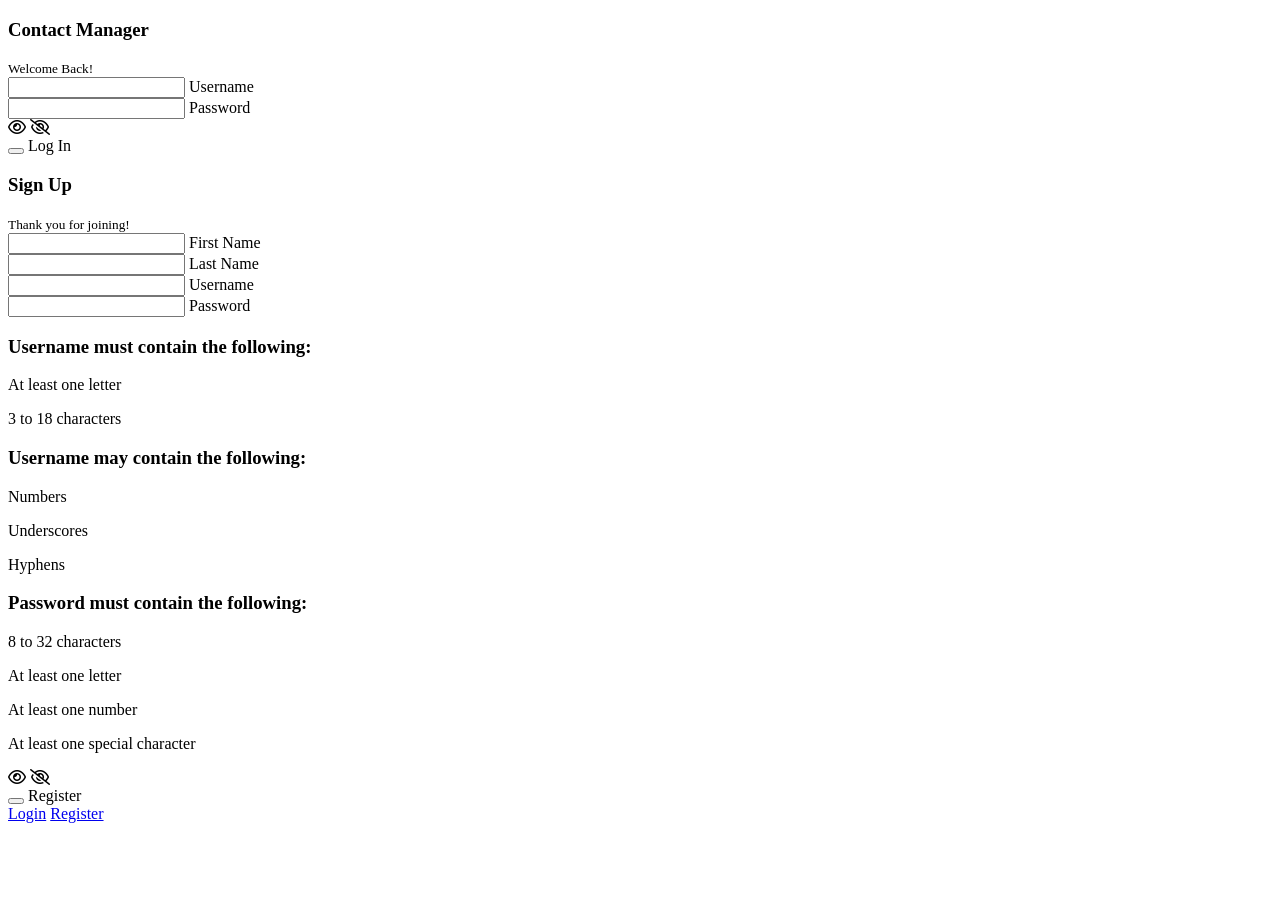
==== index.html @ 272d451f "Add files via upload" ====
<!DOCTYPE html>
	<html lang="en">
	</html>
	<head>
		<meta charset="UTF-8">
        <meta http-equiv="X-UA-Compatible" content="IE=edge"> 
        <meta name="viewport" content="width=device-width, initial-scale=1.0">

		<link href="css/styles.css" rel="stylesheet">	
		<link rel="stylesheet" href="https://cdnjs.cloudflare.com/ajax/libs/font-awesome/6.4.0/css/all.min.css">
		<title>Login | Marmoris</title>
	</head>
	
	<body>
		<main>
			<div class="containerDiv" aria-label="Main Container">
				<div class="boxDiv" id="box">
					<!-- Login Box -->
					<div class="formViewpoint">
						<div class="loginBox activePanel">
							<div id="boxHeader">
								<h3>Contact Manager</h3>
								<small>Welcome Back!</small>
							</div>
							<div id="groupDiv">
								<div class="inputDiv">
									<input type="text" class="inputField" id="loginName" required/>
									<label for="loginName">Username</label>
								</div>
								<div class="inputDiv">
									<input type="password" class="inputField" id="loginPassword" autocomplete="off" required/>
									<label for="loginPassword">Password</label>
								</div>
								<div class="showPassword">
									<div id="eyeDiv">
										<div class="eyeBox" onclick="toggleLoginPassword();" aria-label="Show password" role="button">
											<i class ="fa-regular fa-eye" id="eye"></i>
											<i class ="fa-regular fa-eye-slash" id="eyeSlash"></i>
										</div>
									</div>
								</div>
								<div class="buttonDiv">
									<button type="button" id="loginButton" onclick="doLogin();"></button>
									<label for="loginButton">Log In</label>
									<span id="loginResult" class="errorMsg"></span>
								</div>
							</div>
						</div>
						<!-- Register Box-->
						<div class="registerBox inactivePanel">
							<div id="boxHeader">
								<h3>Sign Up</h3>
								<small>Thank you for joining!</small>
							</div>
							<div id="groupDiv">
								<div class="inputDiv">
									<input type="text" class="inputField" id="regFirst" autocomplete="off" required/>
									<label for="regFirstName">First Name</label>
								</div>
								<div class="inputDiv">
									<input type="text" class="inputField" id="regLast" autocomplete="off" required/>
									<label for="regLastName">Last Name</label>
								</div>
								<div class="inputDiv">
									<input 
									type="text" class="inputField" id="regUser" 
									autocomplete="off" required
									title="Must be between 3-18 characters and must contain at least one letter"/>
									<label for="regUser">Username</label>
								</div>
								<div class="inputDiv">
									<input type="password" class="inputField" id="regPassword" 
									autocomplete="off" required
									title="Must be between 8-32 characters and must contain at least one number and one special character"/>
									<label for="regPassword">Password</label>
								</div>
								<!--Check user/pass requirements before account creation-->
								<div id="userRequirements">
									<h3>Username must contain the following:</h3>
									<p id="userLetter" class="invalid">At least one letter</p>
									<p id="userLength" class="invalid">3 to 18 characters</p>
									<h3>Username may contain the following:</h3>
									<p id="userNumber" class="opt">Numbers</p>
									<p id="userUnderscore" class="opt">Underscores</p>
									<p id="userHyphen" class="opt">Hyphens</p>
								</div>
								<div id="passRequirements" class="hidden">
									<h3>Password must contain the following:</h3>
									<p id="passLength" class="invalid">8 to 32 characters</p>
									<p id="passLetter" class="invalid">At least one letter</p>
									<p id="passNumber" class="invalid">At least one number</p>
									<p id="passSpecial" class="invalid">At least one special character</p>
								</div>
								
								<div class="showPassword">
									<div id="eyeDiv">
										<div class="eyeBox" onclick="toggleRegPassword();" aria-label="Show password" role="button">
											<i class ="fa-regular fa-eye" id="eye-2"></i>
											<i class ="fa-regular fa-eye-slash" id="eyeSlash-2"></i>
										</div>
									</div>
								</div>
								<div class="buttonDiv">
									<!--<button type="button" id="registerButton" onclick="doRegister();"></button>-->
									<button type="button" id="registerButton" onclick="switchToLogin();"></button>
									<label for="registerButton">Register</label>
									<span id="registerResult"></span> 
								</div>
							</div>
						</div> 
					</div>
					<!--Switch between Login and Register Boxes -->
					<div id="switchBox" aria-label="Navigation">
						<a href="#" id="loginSwitch" onclick="switchToLogin()">Login</a>
						<a href="#" id="registerSwitch" onclick="switchToRegister()">Register</a>
						<div class="activateSwitch" id="switchButton"></div>
					</div>
				</div>
			</div>
		</main>
		<!-- JavaScript Files -->	
		<script type="text/javascript" src="js/md5.js"></script>
		<script type="text/javascript" src="js/code.js"></script>
		<script>
			
		</script>
	</body>
</html>
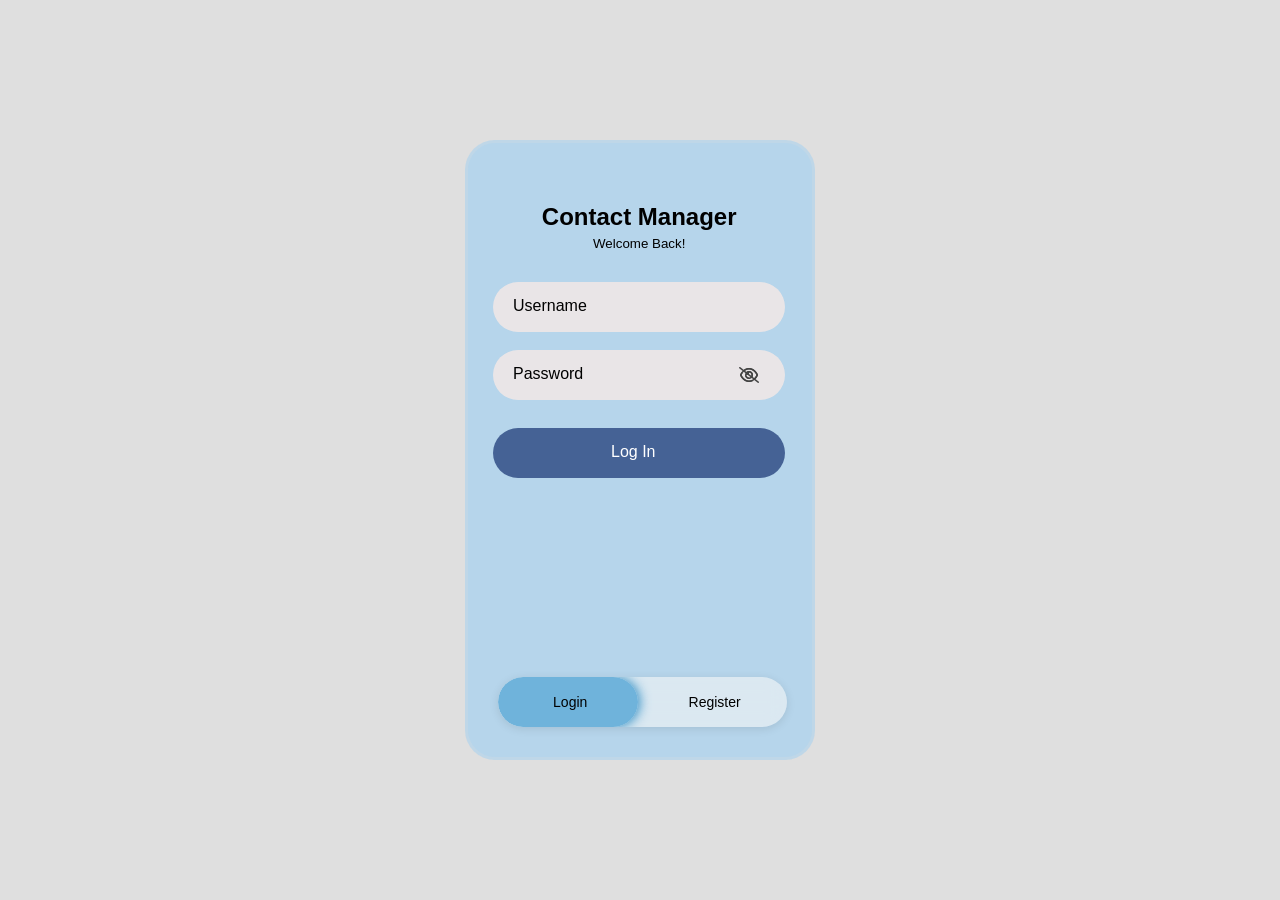
==== commit 61c5e771: "Proper button functionality, remove hardcode" ====
--- a/index.html
+++ b/index.html
@@ -15,9 +15,9 @@
 		<main>
 			<div class="containerDiv" aria-label="Main Container">
 				<div class="boxDiv" id="box">
-					<!-- Login Box -->
 					<div class="formViewpoint">
-						<div class="loginBox activePanel">
+						<!-- Login Box -->
+						<div class="loginBox">
 							<div id="boxHeader">
 								<h3>Contact Manager</h3>
 								<small>Welcome Back!</small>
@@ -47,7 +47,7 @@
 							</div>
 						</div>
 						<!-- Register Box-->
-						<div class="registerBox inactivePanel">
+						<div class="registerBox">
 							<div id="boxHeader">
 								<h3>Sign Up</h3>
 								<small>Thank you for joining!</small>
@@ -62,36 +62,13 @@
 									<label for="regLastName">Last Name</label>
 								</div>
 								<div class="inputDiv">
-									<input 
-									type="text" class="inputField" id="regUser" 
-									autocomplete="off" required
-									title="Must be between 3-18 characters and must contain at least one letter"/>
+									<input type="text" class="inputField" id="regUser" autocomplete="off" required>
 									<label for="regUser">Username</label>
 								</div>
 								<div class="inputDiv">
-									<input type="password" class="inputField" id="regPassword" 
-									autocomplete="off" required
-									title="Must be between 8-32 characters and must contain at least one number and one special character"/>
+									<input type="password" class="inputField" id="regPassword" autocomplete="off" required>
 									<label for="regPassword">Password</label>
 								</div>
-								<!--Check user/pass requirements before account creation-->
-								<div id="userRequirements">
-									<h3>Username must contain the following:</h3>
-									<p id="userLetter" class="invalid">At least one letter</p>
-									<p id="userLength" class="invalid">3 to 18 characters</p>
-									<h3>Username may contain the following:</h3>
-									<p id="userNumber" class="opt">Numbers</p>
-									<p id="userUnderscore" class="opt">Underscores</p>
-									<p id="userHyphen" class="opt">Hyphens</p>
-								</div>
-								<div id="passRequirements" class="hidden">
-									<h3>Password must contain the following:</h3>
-									<p id="passLength" class="invalid">8 to 32 characters</p>
-									<p id="passLetter" class="invalid">At least one letter</p>
-									<p id="passNumber" class="invalid">At least one number</p>
-									<p id="passSpecial" class="invalid">At least one special character</p>
-								</div>
-								
 								<div class="showPassword">
 									<div id="eyeDiv">
 										<div class="eyeBox" onclick="toggleRegPassword();" aria-label="Show password" role="button">
@@ -101,10 +78,9 @@
 									</div>
 								</div>
 								<div class="buttonDiv">
-									<!--<button type="button" id="registerButton" onclick="doRegister();"></button>-->
-									<button type="button" id="registerButton" onclick="switchToLogin();"></button>
+									<button type="button" id="registerButton" onclick="doRegister();"></button>
 									<label for="registerButton">Register</label>
-									<span id="registerResult"></span> 
+									<span id="registerResult" class="errorMsg"></span> 
 								</div>
 							</div>
 						</div> 
@@ -121,8 +97,5 @@
 		<!-- JavaScript Files -->	
 		<script type="text/javascript" src="js/md5.js"></script>
 		<script type="text/javascript" src="js/code.js"></script>
-		<script>
-			
-		</script>
 	</body>
 </html>
--- a/css/styles.css
+++ b/css/styles.css
@@ -0,0 +1,252 @@
+@import url('https://fonts.googleapis.com/css2?family=Ubuntu:wght@300&display=swap');
+
+*
+{
+    margin: 0;
+    padding: 0;
+    box-sizing: border-box;
+    font-family: 'Poppins', sans-serif;
+}
+
+body 
+{
+    display: flex;
+    justify-content: center;
+    align-items: center;
+    min-height: 100vh;
+    background-color: #dfdfdf;
+    /*TODO: Find background image
+    background: url();
+    background-size: cover;
+    background-position: center;
+    background-repeat: no-repeat;
+    background-attachment: fixed;
+    */
+}
+
+.container 
+{
+    display:flex;
+    justify-content: center;
+    align-items: center;
+    min-height: 100vh;
+}
+
+.boxDiv
+{
+    display: flex;
+    flex-direction: column;
+    width: 350px;
+    min-height: 620px;
+    height: auto;
+    padding: 60px 20px 30px 20px;
+    background-color: rgb(182,213,235);
+    border-radius: 30px;
+    -webkit-backdrop-filter: blur(15px);
+    backdrop-filter: blur(15px);
+    border: 3px solid rgba(225, 220, 220, 0.2);
+    overflow: hidden;
+    transition: .6s;
+}
+
+.formViewport {
+    position: relative;
+    width: 100%;
+}
+
+.loginBox
+{
+    position: absolute;
+    width: 85%;
+    left: 25px;
+    transition: .5s ease-in-out;
+}
+
+.registerBox
+{
+    position: absolute;
+    width: 85%;
+    left: 450px;
+    transition: .5s ease-in-out;
+}
+
+#boxHeader
+{
+    text-align: center;
+    margin-bottom: 30px;
+
+}
+
+#boxHeader h3
+{
+    font-size: 24px;
+    font-weight: 600;
+    margin-bottom: 3px;
+}
+
+
+#groupDiv
+{
+    width: 100%;
+}
+
+.inputField 
+{
+    width: 100%;
+    height: 50px;
+    font-size: 15px;
+    color: #040404;
+    border-radius: 30px;
+    border: none;
+    padding: 7px 45px 0 25px;
+    outline: none;
+    background: rgba(239, 231, 231, 0.9);
+    backdrop-filter: blur(2px);
+    transition: transform 0.3s ease, box-shadow 0.3s ease;
+}
+
+.inputField:focus 
+{
+    transform: scale(1.05);
+    box-shadow: 0 0 0 3px rgba(102, 55, 138, 0.35);
+}
+
+.inputDiv label
+{
+    position: relative;
+    top: -35px;
+    left: 20px;
+    font-size: 16px;
+    transition: .3s ease-in-out;
+}
+
+.inputField:focus ~label, .inputField:valid ~label 
+{
+    top: -45px;
+    font-size: 10px;
+    color: #2849c1;
+    font-weight: 600;
+}
+
+#loginButton, #registerButton
+{
+    width: 100%;
+    height: 50px;
+    background: rgba(42,71,128,0.8);
+    border: none;
+    border-radius: 30px;
+    cursor: pointer;
+    transition: .3s;
+    color: transparent;
+    position: relative;
+    margin-top: 10px;
+}
+
+#loginButton label
+{
+    right: 100px
+}
+
+#loginButton:hover, #registerButton:hover
+{
+    background-color: rgba(42,71,128,0.9);
+    transform: scale(1.05, 1);
+}
+
+.buttonDiv label
+{
+    position: relative;
+    left: 118px;
+    bottom: 39px;
+    color: #fff;
+}
+
+.buttonDiv:hover label 
+{
+    cursor:pointer;
+}
+
+#eyeDiv 
+{
+    position: relative;
+    bottom: 43px;
+    left: 110px;
+    cursor: pointer;
+}
+
+
+.eyeBox
+{ 
+    display: flex;
+    justify-content: center;
+    align-items: center;
+}
+
+i
+{
+    position: absolute;
+    color: #444;
+    cursor: pointer;
+}
+
+#eye, #eye-2
+{
+    opacity: 1;
+}
+
+#eye-slash, #eye-slash-2
+{
+    opacity: 0;
+}
+
+#switchBox
+{
+    display: flex;
+    position: relative;
+    margin-top: auto;
+    left: 10px;
+    width: 95%;
+    height: 50px;
+    background: rgba(244, 246, 246, 0.6);
+    backdrop-filter: blur(10px);
+    border-radius: 30px;
+    cursor: pointer;
+    box-shadow: 0 2px 10px rgba(0, 0, 0, 0.1);
+    overflow: hidden;
+}
+
+#switchBox a
+{
+    display: flex;
+    justify-content: center;
+    align-items: center;
+    font-size: 14px;
+    font-weight: 500;
+    color: #000;
+    text-decoration: none;
+    width: 50%;
+    border-radius: 10px;
+    z-index: 10;
+}
+
+#switchButton
+{
+    position: absolute;
+    width: 140px;
+    height: 50px;
+    background-color: rgba(84,165,213,0.8);
+    border-radius: 30px;
+    box-shadow: 2px 0px 12px rgb(56,146,198);
+    transition: .3s ease-in-out;
+    font-family: 'Poppins';
+}
+
+.errorMsg
+{
+    display: block;
+    width: 100%;
+    text-align: center;
+    color: rgb(203, 55, 21);
+    font-family: 'Poppins';
+    margin-top: -10px;
+}
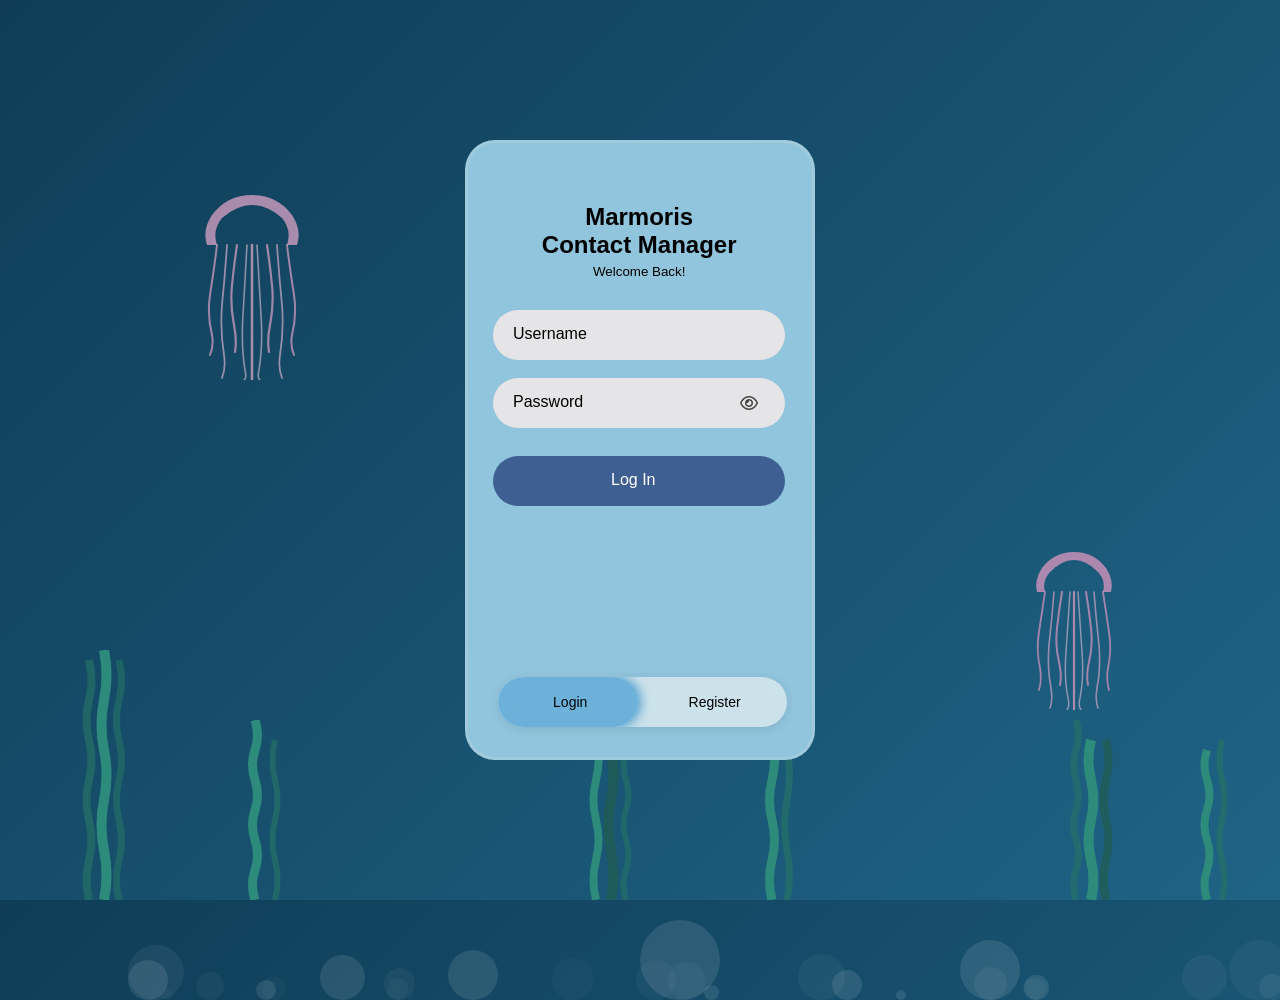
==== commit ca5a3afe: "New background and animation Fixed labels for accessibility Fixed hidden password icon Formatted cod" ====
--- a/index.html
+++ b/index.html
@@ -1,16 +1,40 @@
 <!DOCTYPE html>
-	<html lang="en">
-	</html>
+<html lang="en">
 	<head>
 		<meta charset="UTF-8">
         <meta http-equiv="X-UA-Compatible" content="IE=edge"> 
         <meta name="viewport" content="width=device-width, initial-scale=1.0">
 
 		<link href="css/styles.css" rel="stylesheet">	
+		<link href="css/animation.css" rel="stylesheet">
 		<link rel="stylesheet" href="https://cdnjs.cloudflare.com/ajax/libs/font-awesome/6.4.0/css/all.min.css">
 		<title>Login | Marmoris</title>
 	</head>
-	
+	<section id="loginPage" class="background">
+		<div class="bubbles">
+            <div class="bubble"></div>
+            <div class="bubble"></div>
+            <div class="bubble"></div>
+            <div class="bubble"></div>
+            <div class="bubble"></div>
+            <div class="bubble"></div>
+            <div class="bubble"></div>
+            <div class="bubble"></div>
+            <div class="bubble"></div>
+            <div class="bubble"></div>
+        </div>
+
+        <div class="light-rays"></div>
+        <div class="jellyfish jellyfish1"></div>
+        <div class="jellyfish jellyfish2"></div>
+
+        <div class="seaweed seaweed1"></div>
+		<div class="seaweed seaweed2"></div>
+		<div class="seaweed seaweed3"></div>
+		<div class="seaweed seaweed4"></div>
+		<div class="seaweed seaweed5"></div>
+		<div class="seaweed seaweed6"></div>
+	</section>
 	<body>
 		<main>
 			<div class="containerDiv" aria-label="Main Container">
@@ -19,7 +43,10 @@
 						<!-- Login Box -->
 						<div class="loginBox">
 							<div id="boxHeader">
-								<h3>Contact Manager</h3>
+								<h3>
+									Marmoris <br>
+									Contact Manager
+								</h3>
 								<small>Welcome Back!</small>
 							</div>
 							<div id="groupDiv">
@@ -55,11 +82,11 @@
 							<div id="groupDiv">
 								<div class="inputDiv">
 									<input type="text" class="inputField" id="regFirst" autocomplete="off" required/>
-									<label for="regFirstName">First Name</label>
+									<label for="regFirst">First Name</label>
 								</div>
 								<div class="inputDiv">
 									<input type="text" class="inputField" id="regLast" autocomplete="off" required/>
-									<label for="regLastName">Last Name</label>
+									<label for="regLast">Last Name</label>
 								</div>
 								<div class="inputDiv">
 									<input type="text" class="inputField" id="regUser" autocomplete="off" required>
@@ -97,5 +124,6 @@
 		<!-- JavaScript Files -->	
 		<script type="text/javascript" src="js/md5.js"></script>
 		<script type="text/javascript" src="js/code.js"></script>
+		<script type="text/javascript" src="js/animation.js"></script>
 	</body>
 </html>
--- a/css/styles.css
+++ b/css/styles.css
@@ -14,14 +14,10 @@
     justify-content: center;
     align-items: center;
     min-height: 100vh;
-    background-color: #dfdfdf;
-    /*TODO: Find background image
-    background: url();
-    background-size: cover;
-    background-position: center;
-    background-repeat: no-repeat;
-    background-attachment: fixed;
-    */
+    background-color: #0f3d57;
+    position: relative;
+    overflow: hidden;
+    background: linear-gradient(135deg, #0f3d57 0%, #1f6385 100%);
 }
 
 .container 
@@ -40,7 +36,7 @@
     min-height: 620px;
     height: auto;
     padding: 60px 20px 30px 20px;
-    background-color: rgb(182,213,235);
+    background-color: #91c5dd;
     border-radius: 30px;
     -webkit-backdrop-filter: blur(15px);
     backdrop-filter: blur(15px);
@@ -194,7 +190,7 @@
     opacity: 1;
 }
 
-#eye-slash, #eye-slash-2
+#eyeSlash, #eyeSlash-2
 {
     opacity: 0;
 }
@@ -250,3 +246,4 @@
     font-family: 'Poppins';
     margin-top: -10px;
 }
+
--- a/css/animation.css
+++ b/css/animation.css
@@ -0,0 +1,315 @@
+.background
+{
+    z-index: -1;
+}
+.bubbles
+{
+    position: absolute;
+    width: 100%;
+    height: 100%;
+    top: 0;
+    left: 0;
+    z-index: 1;
+}
+
+.bubble
+{
+    position: absolute;
+    bottom: -100px;
+    background: rgba(255, 255, 255, 0.1);
+    border-radius: 50%;
+    animation: rise 15s infinite ease-in;
+}
+
+.bubble:nth-child(1)
+{
+    width: 40px;
+    height: 40px;
+    left: 10%;
+    animation-duration: 8s;
+}
+
+.bubble:nth-child(2)
+{
+    width: 20px;
+    height: 20px;
+    left: 20%;
+    animation-duration: 5s;
+    animation-delay: 1s;
+}
+
+.bubble:nth-child(3)
+{
+    width: 50px;
+    height: 50px;
+    left: 35%;
+    animation-duration: 7s;
+    animation-delay: 2s;
+}
+
+.bubble:nth-child(4)
+{
+    width: 80px;
+    height: 80px;
+    left: 50%;
+    animation-duration: 11s;
+    animation-delay: 0s;
+}
+
+.bubble:nth-child(5)
+{
+    width: 15px;
+    height: 15px;
+    left: 55%;
+    animation-duration: 6s;
+    animation-delay: 1s;
+}
+
+.bubble:nth-child(6)
+{
+    width: 30px;
+    height: 30px;
+    left: 65%;
+    animation-duration: 8s;
+    animation-delay: 3s;
+}
+
+.bubble:nth-child(7)
+{
+    width: 60px;
+    height: 60px;
+    left: 75%;
+    animation-duration: 12s;
+    animation-delay: 2s;
+}
+
+.bubble:nth-child(8)
+{
+    width: 25px;
+    height: 25px;
+    left: 80%;
+    animation-duration: 6s;
+    animation-delay: 2s;
+}
+
+.bubble:nth-child(9)
+{
+    width: 10px;
+    height: 10px;
+    left: 70%;
+    animation-duration: 5s;
+    animation-delay: 1s;
+}
+
+.bubble:nth-child(10)
+{
+    width: 45px;
+    height: 45px;
+    left: 25%;
+    animation-duration: 10s;
+    animation-delay: 4s;
+}
+
+@keyframes rise
+{
+    0% 
+    {
+        bottom: -100px;
+        transform: translateX(0);
+    }
+    50% 
+    {
+        transform: translateX(100px);
+    }
+    100% 
+    {
+        bottom: 100vh;
+        transform: translateX(-200px);
+    }
+}
+
+.jellyfish 
+{
+    position: absolute;
+    z-index: 2;
+    opacity: 0.85;
+}
+
+.jellyfish1 
+{
+    width: 120px;
+    height: 200px;
+    top: 20%;
+    left: 15%;
+    background: url('data:image/svg+xml;utf8,<svg xmlns="http://www.w3.org/2000/svg" viewBox="0 0 120 200"><path d="M 60 15 Q 35 15 20 35 Q 10 50 15 65 L 25 65 Q 20 50 30 38 Q 45 25 60 25 Q 75 25 90 38 Q 100 50 95 65 L 105 65 Q 110 50 100 35 Q 85 15 60 15 Z" fill="%23ffb3d9" opacity="0.75"/><path d="M 25 65 Q 22 90 18 115 Q 15 135 20 155 Q 22 165 18 175" stroke="%23ffb3d9" stroke-width="2" fill="none" opacity="0.7" stroke-linecap="round"/><path d="M 35 65 Q 33 95 30 125 Q 28 150 32 175 Q 34 188 30 198" stroke="%23ffc8e3" stroke-width="1.8" fill="none" opacity="0.65" stroke-linecap="round"/><path d="M 45 65 Q 42 85 40 105 Q 38 125 42 145 Q 45 160 43 172" stroke="%23ffb3d9" stroke-width="2.2" fill="none" opacity="0.7" stroke-linecap="round"/><path d="M 55 65 Q 53 100 51 135 Q 49 165 53 190 Q 55 198 52 200" stroke="%23ffd9ec" stroke-width="1.6" fill="none" opacity="0.6" stroke-linecap="round"/><path d="M 60 65 Q 60 105 60 145 Q 60 175 60 200" stroke="%23ffb3d9" stroke-width="2.5" fill="none" opacity="0.75" stroke-linecap="round"/><path d="M 65 65 Q 67 100 69 135 Q 71 165 67 190 Q 65 198 68 200" stroke="%23ffd9ec" stroke-width="1.6" fill="none" opacity="0.6" stroke-linecap="round"/><path d="M 75 65 Q 78 85 80 105 Q 82 125 78 145 Q 75 160 77 172" stroke="%23ffb3d9" stroke-width="2.2" fill="none" opacity="0.7" stroke-linecap="round"/><path d="M 85 65 Q 87 95 90 125 Q 92 150 88 175 Q 86 188 90 198" stroke="%23ffc8e3" stroke-width="1.8" fill="none" opacity="0.65" stroke-linecap="round"/><path d="M 95 65 Q 98 90 102 115 Q 105 135 100 155 Q 98 165 102 175" stroke="%23ffb3d9" stroke-width="2" fill="none" opacity="0.7" stroke-linecap="round"/></svg>') no-repeat;
+    animation: drift1 18s infinite ease-in-out;
+}
+
+.jellyfish2 
+{
+    width: 100px;
+    height: 170px;
+    top: 60%;
+    left: 80%;
+    background: url('data:image/svg+xml;utf8,<svg xmlns="http://www.w3.org/2000/svg" viewBox="0 0 100 170"><path d="M 50 12 Q 30 12 18 28 Q 10 40 13 52 L 21 52 Q 18 42 25 33 Q 37 20 50 20 Q 63 20 75 33 Q 82 42 79 52 L 87 52 Q 90 40 82 28 Q 70 12 50 12 Z" fill="%23ffa3cc" opacity="0.75"/><path d="M 21 52 Q 18 72 15 92 Q 12 110 16 128 Q 18 140 15 150" stroke="%23ffa3cc" stroke-width="1.8" fill="none" opacity="0.7" stroke-linecap="round"/><path d="M 30 52 Q 28 78 25 105 Q 23 128 27 148 Q 29 160 26 168" stroke="%23ffb8db" stroke-width="1.6" fill="none" opacity="0.65" stroke-linecap="round"/><path d="M 38 52 Q 35 70 33 88 Q 31 105 35 122 Q 38 135 36 145" stroke="%23ffa3cc" stroke-width="2" fill="none" opacity="0.7" stroke-linecap="round"/><path d="M 46 52 Q 44 82 42 112 Q 40 138 44 158 Q 46 166 43 170" stroke="%23ffcce6" stroke-width="1.5" fill="none" opacity="0.6" stroke-linecap="round"/><path d="M 50 52 Q 50 87 50 122 Q 50 147 50 170" stroke="%23ffa3cc" stroke-width="2.2" fill="none" opacity="0.75" stroke-linecap="round"/><path d="M 54 52 Q 56 82 58 112 Q 60 138 56 158 Q 54 166 57 170" stroke="%23ffcce6" stroke-width="1.5" fill="none" opacity="0.6" stroke-linecap="round"/><path d="M 62 52 Q 65 70 67 88 Q 69 105 65 122 Q 62 135 64 145" stroke="%23ffa3cc" stroke-width="2" fill="none" opacity="0.7" stroke-linecap="round"/><path d="M 70 52 Q 72 78 75 105 Q 77 128 73 148 Q 71 160 74 168" stroke="%23ffb8db" stroke-width="1.6" fill="none" opacity="0.65" stroke-linecap="round"/><path d="M 79 52 Q 82 72 85 92 Q 88 110 84 128 Q 82 140 85 150" stroke="%23ffa3cc" stroke-width="1.8" fill="none" opacity="0.7" stroke-linecap="round"/></svg>') no-repeat;
+    animation: drift2 15s infinite ease-in-out 3s;
+}
+
+.jellyfish3 
+{
+    width: 90px;
+    height: 160px;
+    top: 40%;
+    left: 50%;
+    background: url('data:image/svg+xml;utf8,<svg xmlns="http://www.w3.org/2000/svg" viewBox="0 0 90 160"><path d="M 45 10 Q 28 10 16 24 Q 8 35 11 46 L 18 46 Q 15 37 22 29 Q 33 18 45 18 Q 57 18 68 29 Q 75 37 72 46 L 79 46 Q 82 35 74 24 Q 62 10 45 10 Z" fill="%23ff99c2" opacity="0.75"/><path d="M 18 46 Q 15 64 12 82 Q 9 98 13 114 Q 15 125 12 135" stroke="%23ff99c2" stroke-width="1.7" fill="none" opacity="0.7" stroke-linecap="round"/><path d="M 26 46 Q 24 69 21 93 Q 19 113 23 132 Q 25 143 22 152" stroke="%23ffadd5" stroke-width="1.5" fill="none" opacity="0.65" stroke-linecap="round"/><path d="M 33 46 Q 30 62 28 78 Q 26 93 30 108 Q 33 120 31 130" stroke="%23ff99c2" stroke-width="1.9" fill="none" opacity="0.7" stroke-linecap="round"/><path d="M 40 46 Q 38 73 36 100 Q 34 123 38 143 Q 40 152 37 160" stroke="%23ffc2e0" stroke-width="1.4" fill="none" opacity="0.6" stroke-linecap="round"/><path d="M 45 46 Q 45 78 45 110 Q 45 133 45 160" stroke="%23ff99c2" stroke-width="2.1" fill="none" opacity="0.75" stroke-linecap="round"/><path d="M 50 46 Q 52 73 54 100 Q 56 123 52 143 Q 50 152 53 160" stroke="%23ffc2e0" stroke-width="1.4" fill="none" opacity="0.6" stroke-linecap="round"/><path d="M 57 46 Q 60 62 62 78 Q 64 93 60 108 Q 57 120 59 130" stroke="%23ff99c2" stroke-width="1.9" fill="none" opacity="0.7" stroke-linecap="round"/><path d="M 64 46 Q 66 69 69 93 Q 71 113 67 132 Q 65 143 68 152" stroke="%23ffadd5" stroke-width="1.5" fill="none" opacity="0.65" stroke-linecap="round"/><path d="M 72 46 Q 75 64 78 82 Q 81 98 77 114 Q 75 125 78 135" stroke="%23ff99c2" stroke-width="1.7" fill="none" opacity="0.7" stroke-linecap="round"/></svg>') no-repeat;
+    animation: drift3 20s infinite ease-in-out 5s;
+}
+
+@keyframes drift1 
+{
+    0%, 100% 
+    {
+        transform: translateY(0) translateX(0) rotate(0deg);
+    }
+    25% 
+    {
+        transform: translateY(-30px) translateX(15px) rotate(2deg);
+    }
+    50% 
+    {
+        transform: translateY(-10px) translateX(25px) rotate(-1deg);
+    }
+    75% 
+    {
+        transform: translateY(20px) translateX(10px) rotate(1deg);
+    }
+}
+
+@keyframes drift2 
+{
+    0%, 100% 
+    {
+        transform: translateY(0) translateX(0) rotate(0deg);
+    }
+    30% 
+    {
+        transform: translateY(25px) translateX(-20px) rotate(-2deg);
+    }
+    60% 
+    {
+        transform: translateY(-15px) translateX(-30px) rotate(1deg);
+    }
+    80% 
+    {
+        transform: translateY(10px) translateX(-10px) rotate(-1deg);
+    }
+}
+
+@keyframes drift3 
+{
+    0%, 100% 
+    {
+        transform: translateY(0) translateX(0) rotate(0deg);
+    }
+    20% 
+    {
+        transform: translateY(-20px) translateX(-15px) rotate(1deg);
+    }
+    55% 
+    {
+        transform: translateY(15px) translateX(10px) rotate(-2deg);
+    }
+    85% 
+    {
+        transform: translateY(-5px) translateX(-5px) rotate(1deg);
+    }
+}
+
+.seaweed {
+    position: absolute;
+    bottom: 0;
+    z-index: 2;
+    transform-origin: bottom center;
+}
+
+/* Left side cluster */
+.seaweed1 {
+    width: 80px;
+    height: 250px;
+    left: 5%;
+    background-image: url('data:image/svg+xml;utf8,<svg xmlns="http://www.w3.org/2000/svg" viewBox="0 0 80 250"><g><path d="M25,250 Q20,230 25,210 T25,170 T25,130 T25,90 T25,50 T25,10" fill="none" stroke="%23267365" stroke-width="8" opacity="0.7"/><path d="M40,250 Q45,225 40,200 T40,150 T40,100 T40,50 T40,0" fill="none" stroke="%232d8b7c" stroke-width="10"/><path d="M55,250 Q50,230 55,210 T55,170 T55,130 T55,90 T55,50 T55,10" fill="none" stroke="%23267365" stroke-width="7" opacity="0.6"/></g></svg>');
+    animation: sway1 6s infinite ease-in-out;
+}
+
+.seaweed2 {
+    width: 70px;
+    height: 180px;
+    left: 18%;
+    background-image: url('data:image/svg+xml;utf8,<svg xmlns="http://www.w3.org/2000/svg" viewBox="0 0 70 180"><g><path d="M25,180 Q20,165 25,150 T25,120 T25,90 T25,60 T25,30 T25,0" fill="none" stroke="%232d8b7c" stroke-width="9"/><path d="M45,180 Q50,160 45,140 T45,100 T45,60 T45,20" fill="none" stroke="%23267365" stroke-width="6" opacity="0.7"/></g></svg>');
+    animation: sway2 7s infinite ease-in-out 0.8s;
+}
+
+/* Middle cluster */
+.seaweed3 {
+    width: 65px;
+    height: 200px;
+    left: 45%;
+    background-image: url('data:image/svg+xml;utf8,<svg xmlns="http://www.w3.org/2000/svg" viewBox="0 0 65 200"><g><path d="M20,200 Q15,180 20,160 T20,120 T20,80 T20,40 T20,0" fill="none" stroke="%232d8b7c" stroke-width="8"/><path d="M35,200 Q40,175 35,150 T35,100 T35,50 T35,0" fill="none" stroke="%23205d52" stroke-width="10" opacity="0.8"/><path d="M50,200 Q45,185 50,170 T50,140 T50,110 T50,80 T50,50 T50,20" fill="none" stroke="%23267365" stroke-width="6" opacity="0.6"/></g></svg>');
+    animation: sway3 5.5s infinite ease-in-out 1.2s;
+}
+
+.seaweed4 {
+    width: 60px;
+    height: 220px;
+    left: 58%;
+    background-image: url('data:image/svg+xml;utf8,<svg xmlns="http://www.w3.org/2000/svg" viewBox="0 0 60 220"><g><path d="M30,220 Q25,200 30,180 T30,140 T30,100 T30,60 T30,20" fill="none" stroke="%232d8b7c" stroke-width="9"/><path d="M45,220 Q50,195 45,170 T45,120 T45,70 T45,20" fill="none" stroke="%23267365" stroke-width="7" opacity="0.7"/></g></svg>');
+    animation: sway4 6.5s infinite ease-in-out 0.3s;
+}
+
+/* Right side cluster */
+.seaweed5 {
+    width: 75px;
+    height: 190px;
+    right: 12%;
+    background-image: url('data:image/svg+xml;utf8,<svg xmlns="http://www.w3.org/2000/svg" viewBox="0 0 75 190"><g><path d="M25,190 Q20,175 25,160 T25,130 T25,100 T25,70 T25,40 T25,10" fill="none" stroke="%23267365" stroke-width="7" opacity="0.6"/><path d="M40,190 Q45,170 40,150 T40,110 T40,70 T40,30" fill="none" stroke="%232d8b7c" stroke-width="10"/><path d="M55,190 Q50,170 55,150 T55,110 T55,70 T55,30" fill="none" stroke="%23205d52" stroke-width="8" opacity="0.75"/></g></svg>');
+    animation: sway5 7.5s infinite ease-in-out 1.5s;
+}
+
+.seaweed6 {
+    width: 55px;
+    height: 160px;
+    right: 3%;
+    background-image: url('data:image/svg+xml;utf8,<svg xmlns="http://www.w3.org/2000/svg" viewBox="0 0 55 160"><g><path d="M20,160 Q15,145 20,130 T20,100 T20,70 T20,40 T20,10" fill="none" stroke="%232d8b7c" stroke-width="8"/><path d="M35,160 Q40,140 35,120 T35,80 T35,40 T35,0" fill="none" stroke="%23267365" stroke-width="6" opacity="0.7"/></g></svg>');
+    animation: sway6 6.8s infinite ease-in-out 0.5s;
+}
+
+/* Animation keyframes */
+@keyframes sway1 {
+    0%, 100% { transform: rotate(-3deg); }
+    50% { transform: rotate(3deg); }
+}
+
+@keyframes sway2 {
+    0%, 100% { transform: rotate(2deg); }
+    50% { transform: rotate(-4deg); }
+}
+
+@keyframes sway3 {
+    0%, 100% { transform: rotate(-2deg); }
+    50% { transform: rotate(4deg); }
+}
+
+@keyframes sway4 {
+    0%, 100% { transform: rotate(3deg); }
+    50% { transform: rotate(-3deg); }
+}
+
+@keyframes sway5 {
+    0%, 100% { transform: rotate(-4deg); }
+    50% { transform: rotate(2deg); }
+}
+
+@keyframes sway6 {
+    0%, 100% { transform: rotate(2deg); }
+    50% { transform: rotate(-3deg); }
+}
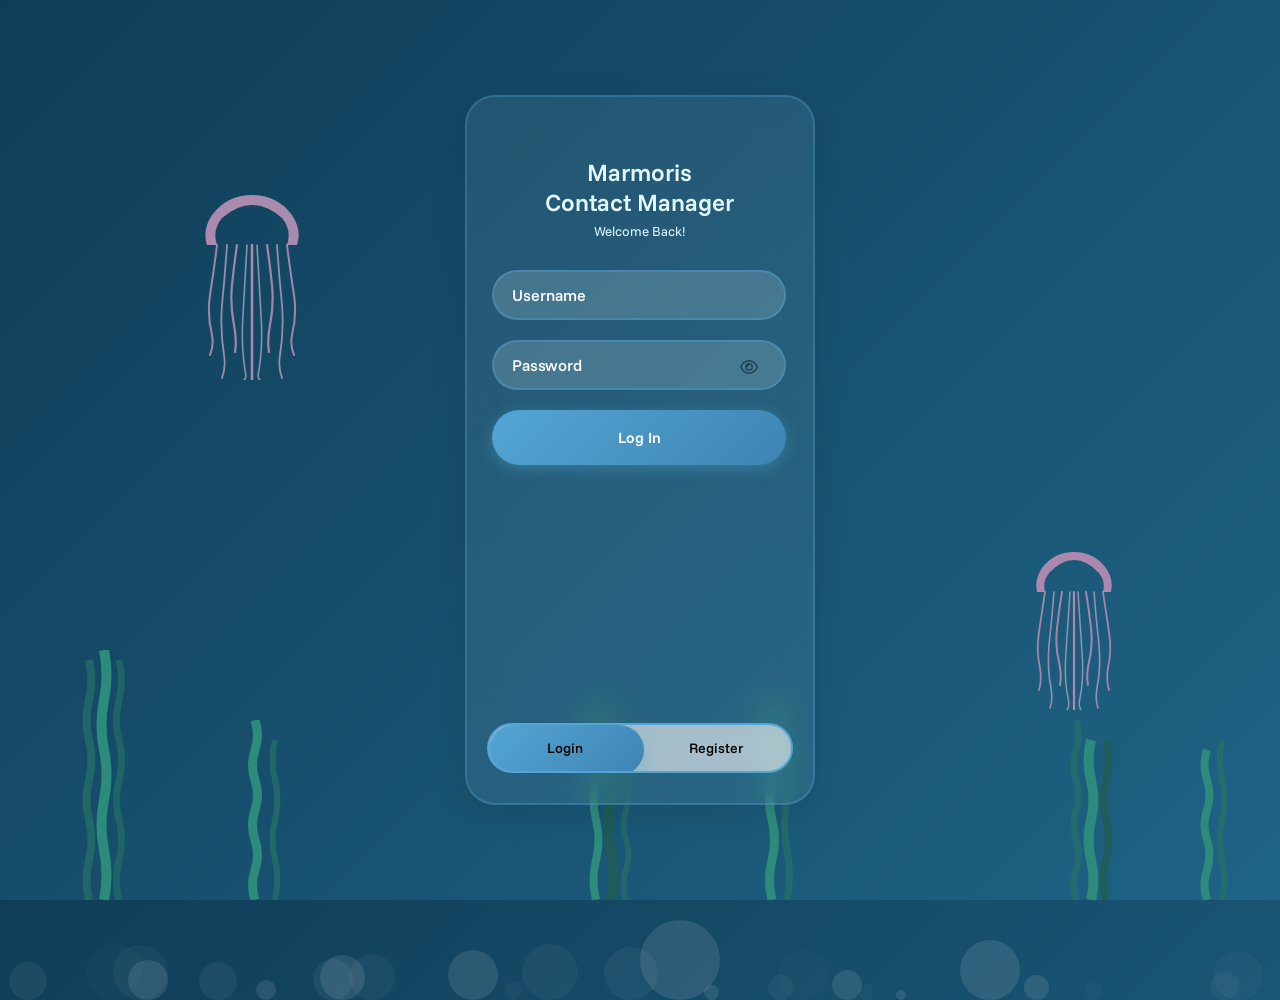
==== commit 7013ab06: "Fixed index UI to match contact UI" ====
--- a/index.html
+++ b/index.html
@@ -67,8 +67,7 @@
 									</div>
 								</div>
 								<div class="buttonDiv">
-									<button type="button" id="loginButton" onclick="doLogin();"></button>
-									<label for="loginButton">Log In</label>
+									<button type="button" id="loginButton" onclick="doLogin();">Log In</button>
 									<span id="loginResult" class="errorMsg"></span>
 								</div>
 							</div>
@@ -77,7 +76,7 @@
 						<div class="registerBox">
 							<div id="boxHeader">
 								<h3>Sign Up</h3>
-								<small>Thank you for joining!</small>
+								<small>Thank You for Joining!</small>
 							</div>
 							<div id="groupDiv">
 								<div class="inputDiv">
@@ -104,9 +103,20 @@
 										</div>
 									</div>
 								</div>
+								<div class="inputDiv">
+									<input type="password" class="inputField" id="regRepeatPass" autocomplete="off" required>
+									<label for="regPassword">Repeat Password</label>
+								</div>
+								<div class="showPassword">
+									<div id="eyeDiv">
+										<div class="eyeBox" onclick="toggleRegRepeat();" aria-label="Show password" role="button">
+											<i class ="fa-regular fa-eye" id="eye-3"></i>
+											<i class ="fa-regular fa-eye-slash" id="eyeSlash-3"></i>
+										</div>
+									</div>
+								</div>
 								<div class="buttonDiv">
-									<button type="button" id="registerButton" onclick="doRegister();"></button>
-									<label for="registerButton">Register</label>
+									<button type="button" id="registerButton" onclick="doRegister();">Register</button>
 									<span id="registerResult" class="errorMsg"></span> 
 								</div>
 							</div>
--- a/css/styles.css
+++ b/css/styles.css
@@ -1,13 +1,15 @@
-@import url('https://fonts.googleapis.com/css2?family=Ubuntu:wght@300&display=swap');
+@import url('https://fonts.googleapis.com/css2?family=Funnel+Sans:ital,wght@0,300..800;1,300..800&display=swap');
 
 *
 {
     margin: 0;
     padding: 0;
     box-sizing: border-box;
-    font-family: 'Poppins', sans-serif;
-}
-
+    font-family: "Funnel Sans", sans-serif;
+    font-optical-sizing: auto;
+}
+
+/* ========== LOGIN PAGE STYLING ========== */
 body 
 {
     display: flex;
@@ -33,14 +35,14 @@
     display: flex;
     flex-direction: column;
     width: 350px;
-    min-height: 620px;
+    min-height: 710px;
     height: auto;
     padding: 60px 20px 30px 20px;
-    background-color: #91c5dd;
+    background: rgba(145, 197, 221, 0.12);
+    box-shadow: 0 8px 32px rgba(0, 0, 0, 0.1);
     border-radius: 30px;
-    -webkit-backdrop-filter: blur(15px);
     backdrop-filter: blur(15px);
-    border: 3px solid rgba(225, 220, 220, 0.2);
+    border: 2px solid rgba(84, 165, 213, 0.3);
     overflow: hidden;
     transition: .6s;
 }
@@ -70,7 +72,7 @@
 {
     text-align: center;
     margin-bottom: 30px;
-
+    color: #e0f7ff;
 }
 
 #boxHeader h3
@@ -91,12 +93,12 @@
     width: 100%;
     height: 50px;
     font-size: 15px;
-    color: #040404;
+    color: #e0f7ff;
     border-radius: 30px;
-    border: none;
+    border: 2px solid rgba(84, 165, 213, 0.4);
     padding: 7px 45px 0 25px;
     outline: none;
-    background: rgba(239, 231, 231, 0.9);
+    background: rgba(255, 255, 255, 0.1);
     backdrop-filter: blur(2px);
     transition: transform 0.3s ease, box-shadow 0.3s ease;
 }
@@ -104,7 +106,9 @@
 .inputField:focus 
 {
     transform: scale(1.05);
-    box-shadow: 0 0 0 3px rgba(102, 55, 138, 0.35);
+    border-color: #54a5d5;
+    background: rgba(255, 255, 255, 0.15);
+    box-shadow: 0 0 15px rgba(84, 165, 213, 0.3)
 }
 
 .inputDiv label
@@ -113,53 +117,41 @@
     top: -35px;
     left: 20px;
     font-size: 16px;
+    font-weight: 500;
     transition: .3s ease-in-out;
+    cursor: text;
+    color:white;
 }
 
 .inputField:focus ~label, .inputField:valid ~label 
 {
-    top: -45px;
+    top: -50px;
+    right: 5px;
     font-size: 10px;
-    color: #2849c1;
-    font-weight: 600;
+    color: white;
+    font-weight: 500;
 }
 
 #loginButton, #registerButton
 {
     width: 100%;
-    height: 50px;
-    background: rgba(42,71,128,0.8);
+    padding: 18px 45px;
+    background: linear-gradient(135deg, #54a5d5, #3d85b3);
+    box-shadow: 0 4px 15px rgba(84, 165, 213, 0.4);
+    color: white;
     border: none;
     border-radius: 30px;
     cursor: pointer;
+    position: relative;
+    font-weight: 600;
+    font-size: 15px;
+    align-items: center;
     transition: .3s;
-    color: transparent;
-    position: relative;
-    margin-top: 10px;
-}
-
-#loginButton label
-{
-    right: 100px
 }
 
 #loginButton:hover, #registerButton:hover
 {
-    background-color: rgba(42,71,128,0.9);
     transform: scale(1.05, 1);
-}
-
-.buttonDiv label
-{
-    position: relative;
-    left: 118px;
-    bottom: 39px;
-    color: #fff;
-}
-
-.buttonDiv:hover label 
-{
-    cursor:pointer;
 }
 
 #eyeDiv 
@@ -181,16 +173,16 @@
 i
 {
     position: absolute;
-    color: #444;
-    cursor: pointer;
-}
-
-#eye, #eye-2
+    color: #214255;
+    cursor: pointer;
+}
+
+#eye, #eye-2, #eye-3
 {
     opacity: 1;
 }
 
-#eyeSlash, #eyeSlash-2
+#eyeSlash, #eyeSlash-2, #eyeSlash-3
 {
     opacity: 0;
 }
@@ -200,14 +192,13 @@
     display: flex;
     position: relative;
     margin-top: auto;
-    left: 10px;
-    width: 95%;
+    width: 100%;
     height: 50px;
     background: rgba(244, 246, 246, 0.6);
     backdrop-filter: blur(10px);
+    border: 2px solid rgba(84, 165, 213);
     border-radius: 30px;
     cursor: pointer;
-    box-shadow: 0 2px 10px rgba(0, 0, 0, 0.1);
     overflow: hidden;
 }
 
@@ -221,29 +212,461 @@
     color: #000;
     text-decoration: none;
     width: 50%;
+    border-radius: 30px;
+    z-index: 10;
+}
+
+#switchButton
+{
+    position: absolute;
+    width: 155px;
+    height: 50px;
+    background: linear-gradient(135deg, #54a5d5, #3d85b3);
+    box-shadow: 0 4px 15px rgba(84, 165, 213, 0.4);
+    border-radius: 30px;
+    transition: .3s ease-in-out;
+}
+
+.errorMsg
+{
+    display: block;
+    width: 100%;
+    text-align: center;
+    color: #ff6565;
+    padding: 10px;
+    font-weight:bold;
+    -webkit-text-stroke-width: 0.5px;
+    -webkit-text-stroke-color: rgb(151, 8, 8);
+}
+
+/* ========== CONTACT PAGE STYLING ========== */
+
+body.contactPage {
+    display: flex;
+    flex-direction: column;
+    min-height: 100vh;
+    background: linear-gradient(135deg, #0a2540 0%, #1a5a7a 50%, #2d7fa3 100%);
+    padding: 0;
+    margin: 0;
+    overflow-y: auto;
+    position: relative;
+}
+
+.contactBackground {
+    position: fixed;
+    top: 0;
+    left: 0;
+    width: 100%;
+    height: 100%;
+    z-index: -1;
+}
+
+.contactWrapper {
+    flex: 1;
+    display: flex;
+    flex-direction: column;
+    max-width: 1100px;
+    margin: 0 auto;
+    width: 100%;
+    padding: 20px;
+}
+
+/* Header */
+.contactHeader {
+    background: rgba(20, 60, 90, 0.85);
+    backdrop-filter: blur(10px);
+    border-bottom: 3px solid rgba(84, 165, 213, 0.6);
+    padding: 25px 30px;
+    border-radius: 15px 15px 0 0;
+    margin-bottom: 30px;
+    box-shadow: 0 8px 32px rgba(0, 0, 0, 0.2);
+}
+
+.headerContent {
+    display: flex;
+    justify-content: space-between;
+    align-items: center;
+    gap: 20px;
+    flex-wrap: wrap;
+}
+
+.contactTitle {
+    font-size: 28px;
+    color: #e0f7ff;
+    margin: 0;
+    font-weight: 600;
+}
+
+.headerActions {
+    display: flex;
+    align-items: center;
+    gap: 20px;
+    flex-wrap: wrap;
+}
+
+.userInfo {
+    color: #a8d8ea;
+    font-size: 14px;
+    font-weight: 500;
+}
+
+.userName {
+    color: #54a5d5;
+    font-weight: 600;
+}
+
+.logoutBtn {
+    background: linear-gradient(135deg, #d9534f, #c9302c);
+    color: white;
+    border: none;
+    padding: 10px 18px;
+    border-radius: 20px;
+    cursor: pointer;
+    font-size: 13px;
+    font-weight: 500;
+    display: flex;
+    align-items: center;
+    gap: 8px;
+    transition: all 0.3s ease;
+    box-shadow: 0 4px 15px rgba(217, 83, 79, 0.3);
+}
+
+.logoutBtn:hover {
+    transform: translateY(-2px);
+    box-shadow: 0 6px 20px rgba(217, 83, 79, 0.5);
+}
+
+.logoutBtn i {
+    position: static;
+}
+
+/* Main Content */
+.contactMain {
+    flex: 1;
+    display: grid;
+    grid-template-columns: 1fr;
+    gap: 25px;
+}
+
+/* Contact Card Styling */
+.contactCard {
+    background: rgba(145, 197, 221, 0.12);
+    backdrop-filter: blur(15px);
+    border: 2px solid rgba(84, 165, 213, 0.3);
+    border-radius: 15px;
+    padding: 28px;
+    box-shadow: 0 8px 32px rgba(0, 0, 0, 0.1);
+    transition: all 0.3s ease;
+}
+
+.contactCard:hover {
+    border-color: rgba(84, 165, 213, 0.5);
+    box-shadow: 0 12px 40px rgba(0, 0, 0, 0.15);
+}
+
+.contactCard h2 {
+    font-size: 20px;
+    color: #e0f7ff;
+    margin-bottom: 20px;
+    margin-top: 0;
+    display: flex;
+    align-items: center;
+    gap: 12px;
+}
+
+.contactCard h2 i {
+    position: static;
+    color: #54a5d5;
+    font-size: 22px;
+}
+
+/* Search Card */
+.searchContainer {
+    display: flex;
+    gap: 12px;
+    flex-wrap: wrap;
+}
+
+.searchInput {
+    flex: 1;
+    min-width: 200px;
+    padding: 12px 18px;
+    border: 2px solid rgba(84, 165, 213, 0.4);
+    border-radius: 12px;
+    background: rgba(255, 255, 255, 0.1);
+    color: #e0f7ff;
+    font-size: 14px;
+    outline: none;
+    transition: all 0.3s ease;
+    font-family: 'Poppins', sans-serif;
+}
+
+.searchInput::placeholder {
+    color: rgba(224, 247, 255, 0.6);
+}
+
+.searchInput:focus {
+    border-color: #54a5d5;
+    background: rgba(255, 255, 255, 0.15);
+    box-shadow: 0 0 15px rgba(84, 165, 213, 0.3);
+}
+
+.searchBtn {
+    padding: 12px 25px;
+    background: linear-gradient(135deg, #54a5d5, #3d85b3);
+    color: white;
+    border: none;
+    border-radius: 12px;
+    cursor: pointer;
+    font-weight: 600;
+    font-size: 13px;
+    display: flex;
+    align-items: center;
+    gap: 8px;
+    transition: all 0.3s ease;
+    box-shadow: 0 4px 15px rgba(84, 165, 213, 0.4);
+    font-family: 'Funnel Sans', sans-serif;
+}
+
+.searchBtn:hover {
+    transform: translateY(-2px);
+    box-shadow: 0 6px 25px rgba(84, 165, 213, 0.6);
+}
+
+.searchBtn i {
+    position: static;
+}
+
+/* Results */
+.resultsList {
+    display: grid;
+    gap: 15px;
+}
+
+.contact-card {
+    background: rgba(255, 255, 255, 0.08);
+    border: 1px solid rgba(84, 165, 213, 0.3);
+    border-radius: 12px;
+    padding: 18px;
+    transition: all 0.3s ease;
+}
+
+.contact-card:hover {
+    background: rgba(255, 255, 255, 0.12);
+    border-color: rgba(84, 165, 213, 0.6);
+    transform: translateX(5px);
+}
+
+.contact-card input {
+    width: 100%;
+    margin: 8px 0;
+    padding: 10px 14px;
+    border: 1px solid rgba(84, 165, 213, 0.3);
+    border-radius: 8px;
+    background: rgba(255, 255, 255, 0.08);
+    color: #e0f7ff;
+    font-size: 13px;
+    font-family: 'Funnel Sans', sans-serif;
+    outline: none;
+    transition: all 0.3s ease;
+}
+
+.contact-card input:focus {
+    border-color: #54a5d5;
+    background: rgba(255, 255, 255, 0.12);
+}
+
+.actions {
+    display: flex;
+    gap: 10px;
+    margin-top: 12px;
+}
+
+.actions button {
+    flex: 1;
+    padding: 10px 15px;
+    border: none;
+    border-radius: 8px;
+    cursor: pointer;
+    font-weight: 600;
+    font-size: 12px;
+    transition: all 0.3s ease;
+    font-family: 'Funnel Sans', sans-serif;
+    color: white;
+}
+
+.actions button:first-child {
+    background: rgba(76, 175, 80, 0.6);
+}
+
+.actions button:first-child:hover {
+    background: rgba(76, 175, 80, 0.8);
+    transform: translateY(-2px);
+}
+
+.actions button:last-child {
+    background: rgba(217, 83, 79, 0.6);
+}
+
+.actions button:last-child:hover {
+    background: rgba(217, 83, 79, 0.8);
+    transform: translateY(-2px);
+}
+
+/* Add Form */
+.addForm {
+    display: flex;
+    flex-direction: column;
+    gap: 18px;
+}
+
+.formGrid {
+    display: grid;
+    grid-template-columns: repeat(auto-fit, minmax(180px, 1fr));
+    gap: 15px;
+}
+
+.formField {
+    position: relative;
+}
+
+.formInput {
+    width: 100%;
+    padding: 12px 16px;
+    border: 2px solid rgba(84, 165, 213, 0.4);
     border-radius: 10px;
-    z-index: 10;
-}
-
-#switchButton
-{
-    position: absolute;
-    width: 140px;
-    height: 50px;
-    background-color: rgba(84,165,213,0.8);
-    border-radius: 30px;
-    box-shadow: 2px 0px 12px rgb(56,146,198);
-    transition: .3s ease-in-out;
-    font-family: 'Poppins';
-}
-
-.errorMsg
-{
+    background: rgba(255, 255, 255, 0.1);
+    color: #e0f7ff;
+    font-size: 14px;
+    outline: none;
+    transition: all 0.3s ease;
+    font-family: 'Funnel Sans', sans-serif;
+}
+
+.formInput::placeholder {
+    color: rgba(224, 247, 255, 0.5);
+}
+
+.formInput:focus {
+    border-color: #54a5d5;
+    background: rgba(255, 255, 255, 0.15);
+    box-shadow: 0 0 15px rgba(84, 165, 213, 0.3);
+}
+
+.addBtn {
+    padding: 14px 28px;
+    background: linear-gradient(135deg, #54a5d5, #3d85b3);
+    color: white;
+    border: none;
+    border-radius: 12px;
+    cursor: pointer;
+    font-weight: 600;
+    font-size: 15px;
+    display: flex;
+    align-items: center;
+    justify-content: center;
+    gap: 10px;
+    transition: all 0.3s ease;
+    box-shadow: 0 4px 15px rgba(84, 165, 213, 0.4);
+    font-family: 'Funnel Sans', sans-serif;
+}
+
+.addBtn:hover {
+    transform: translateY(-2px);
+    box-shadow: 0 6px 25px rgba(84, 165, 213, 0.6);
+}
+
+.addBtn i {
+    position: static;
+}
+
+/* Status Messages */
+.statusContainer {
+    display: flex;
+    flex-direction: column;
+    gap: 10px;
+}
+
+.statusMsg {
+    padding: 14px 18px;
+    border-radius: 10px;
+    font-weight: 500;
+    text-align: center;
+    min-height: 20px;
+    display: none;
+    animation: slideInStatus 0.3s ease-out;
+}
+
+.statusMsg:not(:empty) {
     display: block;
-    width: 100%;
-    text-align: center;
-    color: rgb(203, 55, 21);
-    font-family: 'Poppins';
-    margin-top: -10px;
-}
-
+}
+
+.statusMsg.success {
+    background: rgba(76, 175, 80, 0.3);
+    color: #a8d8ea;
+    border-left: 4px solid #4caf50;
+}
+
+.statusMsg.error {
+    background: rgba(217, 83, 79, 0.3);
+    color: #ff9999;
+    border-left: 4px solid #d9534f;
+}
+
+@keyframes slideInStatus {
+    from {
+        opacity: 0;
+        transform: translateY(-10px);
+    }
+    to {
+        opacity: 1;
+        transform: translateY(0);
+    }
+}
+
+/* Responsive Design */
+@media (max-width: 768px) {
+    .contactWrapper {
+        padding: 15px;
+    }
+
+    .contactHeader {
+        padding: 20px;
+    }
+
+    .headerContent {
+        flex-direction: column;
+        align-items: flex-start;
+        gap: 15px;
+    }
+
+    .headerActions {
+        width: 100%;
+        justify-content: space-between;
+    }
+
+    .contactTitle {
+        font-size: 22px;
+    }
+
+    .contactCard {
+        padding: 20px;
+    }
+
+    .formGrid {
+        grid-template-columns: 1fr;
+    }
+
+    .searchContainer {
+        flex-direction: column;
+    }
+
+    .searchInput {
+        min-width: 100%;
+    }
+
+    .searchBtn {
+        width: 100%;
+    }
+}
+
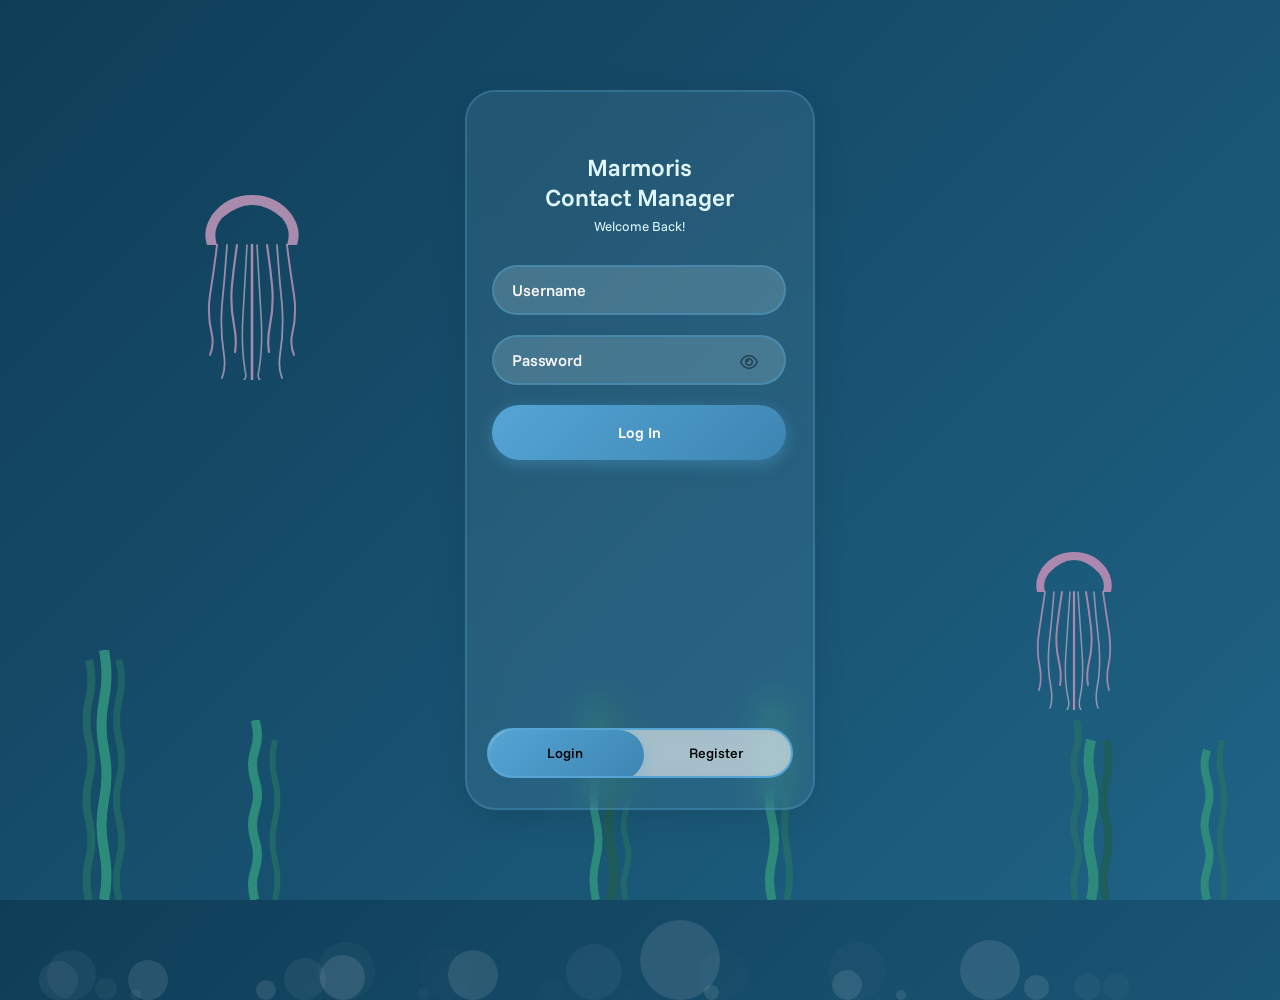
==== commit 5c6b102f: "Expanding container box + immediate user feedback" ====
--- a/index.html
+++ b/index.html
@@ -72,7 +72,7 @@
 								</div>
 							</div>
 						</div>
-						<!-- Register Box-->
+						<!-- Register Box -->
 						<div class="registerBox">
 							<div id="boxHeader">
 								<h3>Sign Up</h3>
@@ -105,7 +105,7 @@
 								</div>
 								<div class="inputDiv">
 									<input type="password" class="inputField" id="regRepeatPass" autocomplete="off" required>
-									<label for="regPassword">Repeat Password</label>
+									<label for="regPassword">Confirm Password</label>
 								</div>
 								<div class="showPassword">
 									<div id="eyeDiv">
@@ -120,7 +120,26 @@
 									<span id="registerResult" class="errorMsg"></span> 
 								</div>
 							</div>
-						</div> 
+							<!-- Username Requirements Message -->
+							<div id="explanationUser" class="requirementsBox">
+								<h3>Username must contain:</h3>
+								<p id="userLett" class="invalid"><span class="icon"></span> At least one letter</p>
+								<p id="userLen" class="invalid"><span class="icon"></span> 3 to 18 characters</p>
+								<h3>Username may contain:</h3>
+								<p id="userNum" class="opt"><span class="icon"></span> Numbers</p>
+								<p id="userUnd" class="opt"><span class="icon"></span> Underscores</p>
+								<p id="userHyp" class="opt"><span class="icon"></span> Hyphens</p>
+							</div>
+							<!-- Password Requirements Message -->
+							<div id="explanationPassword" class="requirementsBox">
+								<h3>Password must contain:</h3>
+								<p id="passLett" class="invalid"><span class="icon"></span> At least one letter</p>
+								<p id="passNum" class="invalid"><span class="icon"></span> At least one number</p>
+								<p id="passSymb" class="invalid"><span class="icon"></span> At least one symbol (!@#$%^&*)</p>
+								<p id="passLen" class="invalid"><span class="icon"></span> 8 to 32 characters</p>
+							</div>
+						</div>
+						<div id="errorMessage" class="error-message"></div>
 					</div>
 					<!--Switch between Login and Register Boxes -->
 					<div id="switchBox" aria-label="Navigation">
--- a/css/styles.css
+++ b/css/styles.css
@@ -35,7 +35,7 @@
     display: flex;
     flex-direction: column;
     width: 350px;
-    min-height: 710px;
+    min-height: 720px;
     height: auto;
     padding: 60px 20px 30px 20px;
     background: rgba(145, 197, 221, 0.12);
@@ -43,8 +43,8 @@
     border-radius: 30px;
     backdrop-filter: blur(15px);
     border: 2px solid rgba(84, 165, 213, 0.3);
+    transition: min-height 0.6s ease, height 0.6s ease;
     overflow: hidden;
-    transition: .6s;
 }
 
 .formViewport {
@@ -154,6 +154,75 @@
     transform: scale(1.05, 1);
 }
 
+.requirementsBox {
+    display: none;
+    position: relative;
+    margin-top: 10px;
+    padding: 15px;
+    background: rgba(255, 255, 255, 0.05);
+    border-radius: 10px;
+    border: 1px solid rgba(84, 165, 213, 0.2);
+    font-size: 13px;
+}
+
+.requirementsBox h3 {
+    color: #e0f7ff;
+    font-size: 14px;
+    margin: 10px 0 8px 0;
+    font-weight: 600;
+}
+
+.requirementsBox p {
+    margin: 6px 0;
+    padding-left: 5px;
+    display: flex;
+    align-items: center;
+    transition: color 0.3s ease;
+}
+
+.requirementsBox .icon {
+    display: inline-block;
+    width: 20px;
+    margin-right: 8px;
+    font-weight: bold;
+    transition: color 0.3s ease;
+}
+
+.requirementsBox .invalid
+{
+    color: #ff6b6b;
+}
+.requirementsBox .invalid .icon {
+    color: #ff6b6b;
+}
+
+.requirementsBox .invalid .icon::before {
+    content: "✗";
+}
+
+.requirementsBox .valid {
+    color: #51cf66;
+}
+
+.requirementsBox .valid .icon {
+    color: #51cf66;
+}
+
+.requirementsBox .valid .icon::before {
+    content: "✓";
+}
+
+.requirementsBox .opt {
+    color: #ecebeb;
+}
+
+.requirementsBox .opt .icon {
+    color: #ecebeb;
+}
+
+.requirementsBox .opt .icon::before {
+    content: "○";
+}
 #eyeDiv 
 {
     position: relative;
@@ -230,15 +299,19 @@
 .errorMsg
 {
     display: block;
-    width: 100%;
+    margin: 15px;
+    padding: 5px;
+    color: #ff6b6b;
     text-align: center;
-    color: #ff6565;
-    padding: 10px;
-    font-weight:bold;
-    -webkit-text-stroke-width: 0.5px;
-    -webkit-text-stroke-color: rgb(151, 8, 8);
-}
-
+    font-size: 14px;
+    border-radius: 8px;
+    background: rgba(255, 107, 107, 0.1);
+    border: 1px solid rgba(255, 107, 107, 0.3);
+}
+.errorMsg:empty
+{
+    display:none;
+}
 /* ========== CONTACT PAGE STYLING ========== */
 
 body.contactPage {
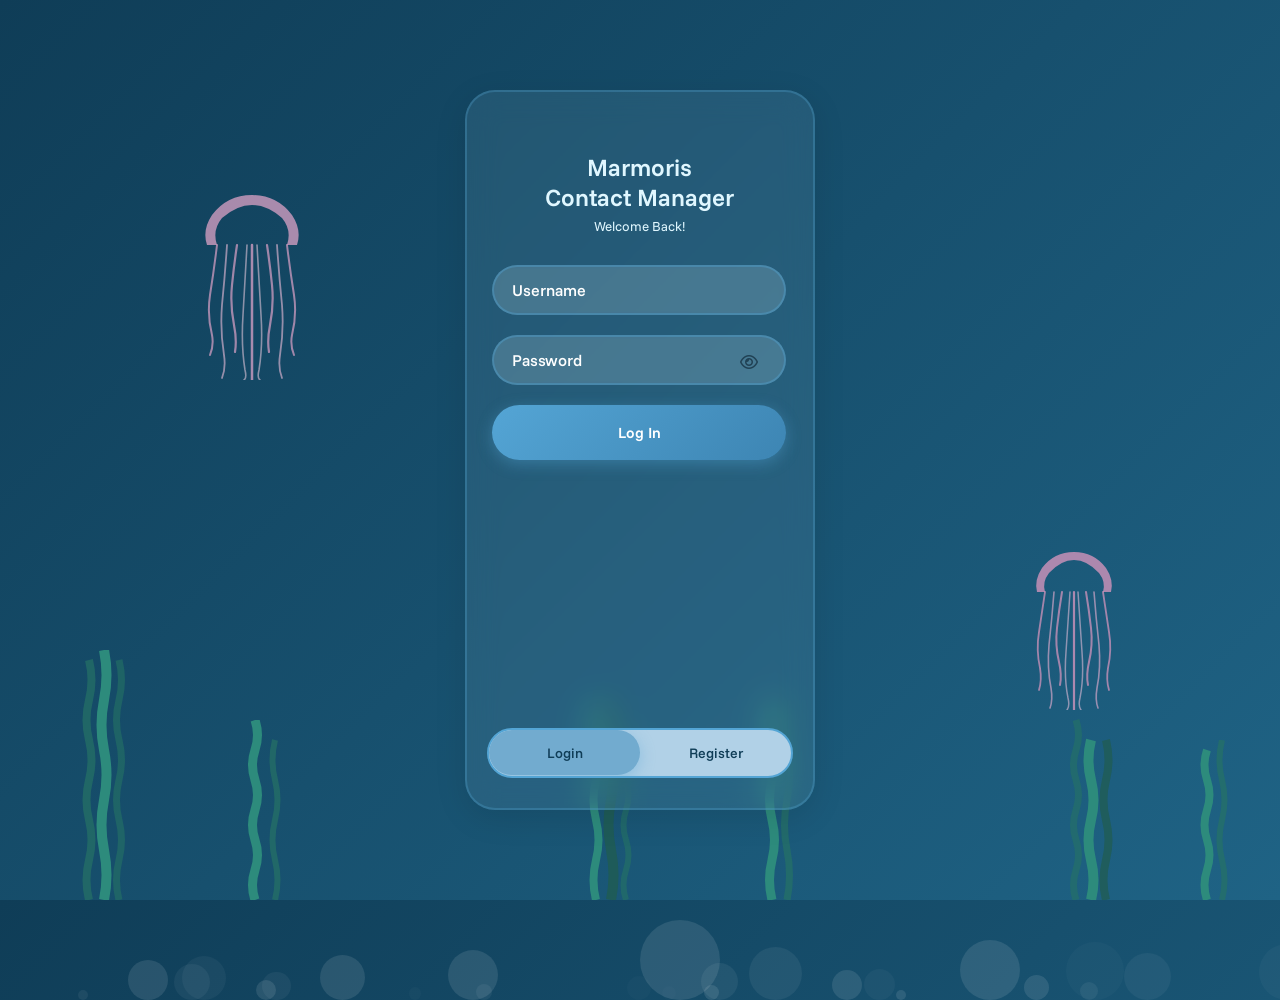
==== commit bbdebed4: "Better color contrast, preparing for clamshell" ====
--- a/index.html
+++ b/index.html
@@ -24,7 +24,6 @@
             <div class="bubble"></div>
         </div>
 
-        <div class="light-rays"></div>
         <div class="jellyfish jellyfish1"></div>
         <div class="jellyfish jellyfish2"></div>
 
@@ -34,6 +33,13 @@
 		<div class="seaweed seaweed4"></div>
 		<div class="seaweed seaweed5"></div>
 		<div class="seaweed seaweed6"></div>
+
+		<div class="clamshell">
+    	<a href="https://github.com/brittnyn/ContactManager_Group8" target="_blank" rel="noopener noreferrer" class="clamshell-link">
+        <div class="clamshell-top"></div>
+        <div class="clamshell-bottom"></div>
+    </a>
+</div>
 	</section>
 	<body>
 		<main>
--- a/css/styles.css
+++ b/css/styles.css
@@ -263,7 +263,7 @@
     margin-top: auto;
     width: 100%;
     height: 50px;
-    background: rgba(244, 246, 246, 0.6);
+    background:  #B1D1E7;
     backdrop-filter: blur(10px);
     border: 2px solid rgba(84, 165, 213);
     border-radius: 30px;
@@ -278,7 +278,7 @@
     align-items: center;
     font-size: 14px;
     font-weight: 500;
-    color: #000;
+    color: #0f3d57;
     text-decoration: none;
     width: 50%;
     border-radius: 30px;
@@ -288,9 +288,9 @@
 #switchButton
 {
     position: absolute;
-    width: 155px;
-    height: 50px;
-    background: linear-gradient(135deg, #54a5d5, #3d85b3);
+    width: 50%;
+    height: 45px;
+    background: #72ABCF;
     box-shadow: 0 4px 15px rgba(84, 165, 213, 0.4);
     border-radius: 30px;
     transition: .3s ease-in-out;
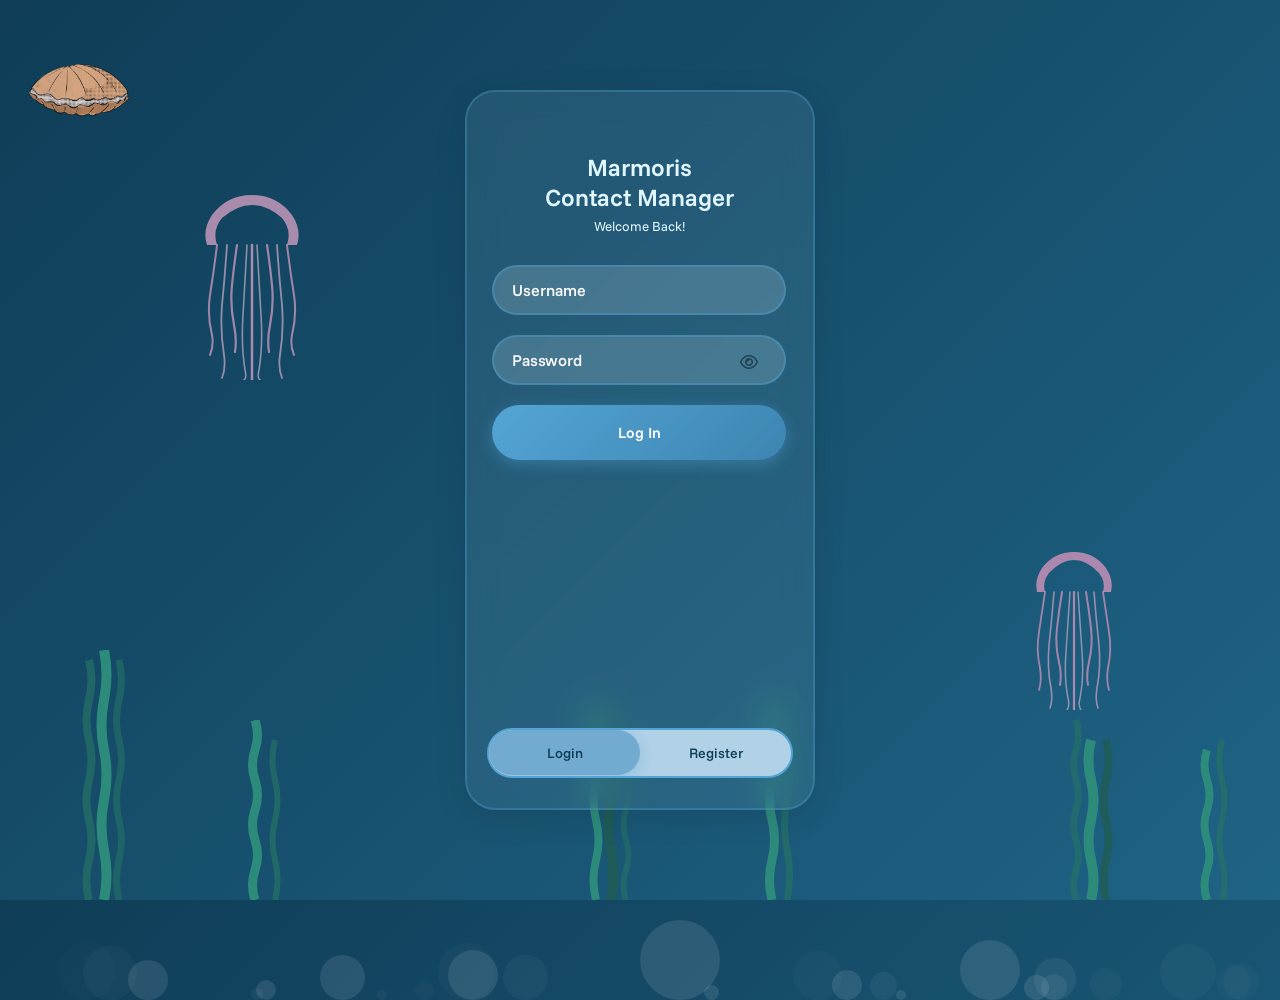
==== commit f068756a: "Added clamshell, link to github" ====
--- a/index.html
+++ b/index.html
@@ -33,15 +33,14 @@
 		<div class="seaweed seaweed4"></div>
 		<div class="seaweed seaweed5"></div>
 		<div class="seaweed seaweed6"></div>
-
-		<div class="clamshell">
-    	<a href="https://github.com/brittnyn/ContactManager_Group8" target="_blank" rel="noopener noreferrer" class="clamshell-link">
-        <div class="clamshell-top"></div>
-        <div class="clamshell-bottom"></div>
-    </a>
-</div>
 	</section>
 	<body>
+		<div class="clamshell">
+			<a href="https://github.com/brittnyn/ContactManager_Group8" target="_blank" class="clamshellContainer">
+				<img src="images/shell_closed.png" alt="Closed clamshell" class="image closed">
+				<img src="images/shell_open.png" alt="Open clamshell" class="image open">
+			</a>
+		</div>
 		<main>
 			<div class="containerDiv" aria-label="Main Container">
 				<div class="boxDiv" id="box">
@@ -145,12 +144,11 @@
 								<p id="passLen" class="invalid"><span class="icon"></span> 8 to 32 characters</p>
 							</div>
 						</div>
-						<div id="errorMessage" class="error-message"></div>
 					</div>
 					<!--Switch between Login and Register Boxes -->
 					<div id="switchBox" aria-label="Navigation">
-						<a href="#" id="loginSwitch" onclick="switchToLogin()">Login</a>
-						<a href="#" id="registerSwitch" onclick="switchToRegister()">Register</a>
+						<button id="loginSwitch" onclick="switchToLogin()">Login</button>
+						<button id="registerSwitch" onclick="switchToRegister()">Register</button>
 						<div class="activateSwitch" id="switchButton"></div>
 					</div>
 				</div>
--- a/css/styles.css
+++ b/css/styles.css
@@ -271,7 +271,7 @@
     overflow: hidden;
 }
 
-#switchBox a
+#switchBox button
 {
     display: flex;
     justify-content: center;
@@ -283,17 +283,24 @@
     width: 50%;
     border-radius: 30px;
     z-index: 10;
+    background: none;
+    border: none;
+}
+#switchBox button:hover
+{ 
+    cursor: pointer;
 }
 
 #switchButton
 {
     position: absolute;
+    left: 0;
     width: 50%;
     height: 45px;
     background: #72ABCF;
     box-shadow: 0 4px 15px rgba(84, 165, 213, 0.4);
     border-radius: 30px;
-    transition: .3s ease-in-out;
+    transition: .5s;
 }
 
 .errorMsg
@@ -306,7 +313,6 @@
     font-size: 14px;
     border-radius: 8px;
     background: rgba(255, 107, 107, 0.1);
-    border: 1px solid rgba(255, 107, 107, 0.3);
 }
 .errorMsg:empty
 {
@@ -471,7 +477,7 @@
     font-size: 14px;
     outline: none;
     transition: all 0.3s ease;
-    font-family: 'Poppins', sans-serif;
+    font-family: 'Funnel Sans', sans-serif;
 }
 
 .searchInput::placeholder {
--- a/css/animation.css
+++ b/css/animation.css
@@ -225,7 +225,8 @@
     }
 }
 
-.seaweed {
+.seaweed 
+{
     position: absolute;
     bottom: 0;
     z-index: 2;
@@ -233,7 +234,8 @@
 }
 
 /* Left side cluster */
-.seaweed1 {
+.seaweed1 
+{
     width: 80px;
     height: 250px;
     left: 5%;
@@ -241,7 +243,8 @@
     animation: sway1 6s infinite ease-in-out;
 }
 
-.seaweed2 {
+.seaweed2 
+{
     width: 70px;
     height: 180px;
     left: 18%;
@@ -250,7 +253,8 @@
 }
 
 /* Middle cluster */
-.seaweed3 {
+.seaweed3 
+{
     width: 65px;
     height: 200px;
     left: 45%;
@@ -258,7 +262,8 @@
     animation: sway3 5.5s infinite ease-in-out 1.2s;
 }
 
-.seaweed4 {
+.seaweed4 
+{
     width: 60px;
     height: 220px;
     left: 58%;
@@ -267,7 +272,8 @@
 }
 
 /* Right side cluster */
-.seaweed5 {
+.seaweed5 
+{
     width: 75px;
     height: 190px;
     right: 12%;
@@ -275,7 +281,8 @@
     animation: sway5 7.5s infinite ease-in-out 1.5s;
 }
 
-.seaweed6 {
+.seaweed6 
+{
     width: 55px;
     height: 160px;
     right: 3%;
@@ -284,32 +291,79 @@
 }
 
 /* Animation keyframes */
-@keyframes sway1 {
+@keyframes sway1 
+{
     0%, 100% { transform: rotate(-3deg); }
     50% { transform: rotate(3deg); }
 }
 
-@keyframes sway2 {
+@keyframes sway2 
+{
     0%, 100% { transform: rotate(2deg); }
     50% { transform: rotate(-4deg); }
 }
 
-@keyframes sway3 {
+@keyframes sway3 
+{
     0%, 100% { transform: rotate(-2deg); }
     50% { transform: rotate(4deg); }
 }
 
-@keyframes sway4 {
+@keyframes sway4 
+{
     0%, 100% { transform: rotate(3deg); }
     50% { transform: rotate(-3deg); }
 }
 
-@keyframes sway5 {
+@keyframes sway5 
+{
     0%, 100% { transform: rotate(-4deg); }
     50% { transform: rotate(2deg); }
 }
 
-@keyframes sway6 {
+@keyframes sway6 
+{
     0%, 100% { transform: rotate(2deg); }
     50% { transform: rotate(-3deg); }
+}
+
+.clamshellContainer
+{   
+    display: inline-block;
+    position: absolute;
+    top: 0px;
+    left: 0px;
+    cursor: pointer;
+}
+
+.image
+{
+    display: block;
+    width: 150px;
+    height: auto;
+}
+
+.closed 
+{
+    opacity: 1;
+    transition: opacity 0.3s;
+}
+
+.open 
+{
+    opacity: 0;
+    position: absolute;
+    top: 0;
+    left: 0;
+    transition: opacity 0.3s;
+}
+
+.clamshellContainer:hover .closed 
+{
+    opacity: 0;
+}
+
+.clamshellContainer:hover .open 
+{
+    opacity: 1;
 }
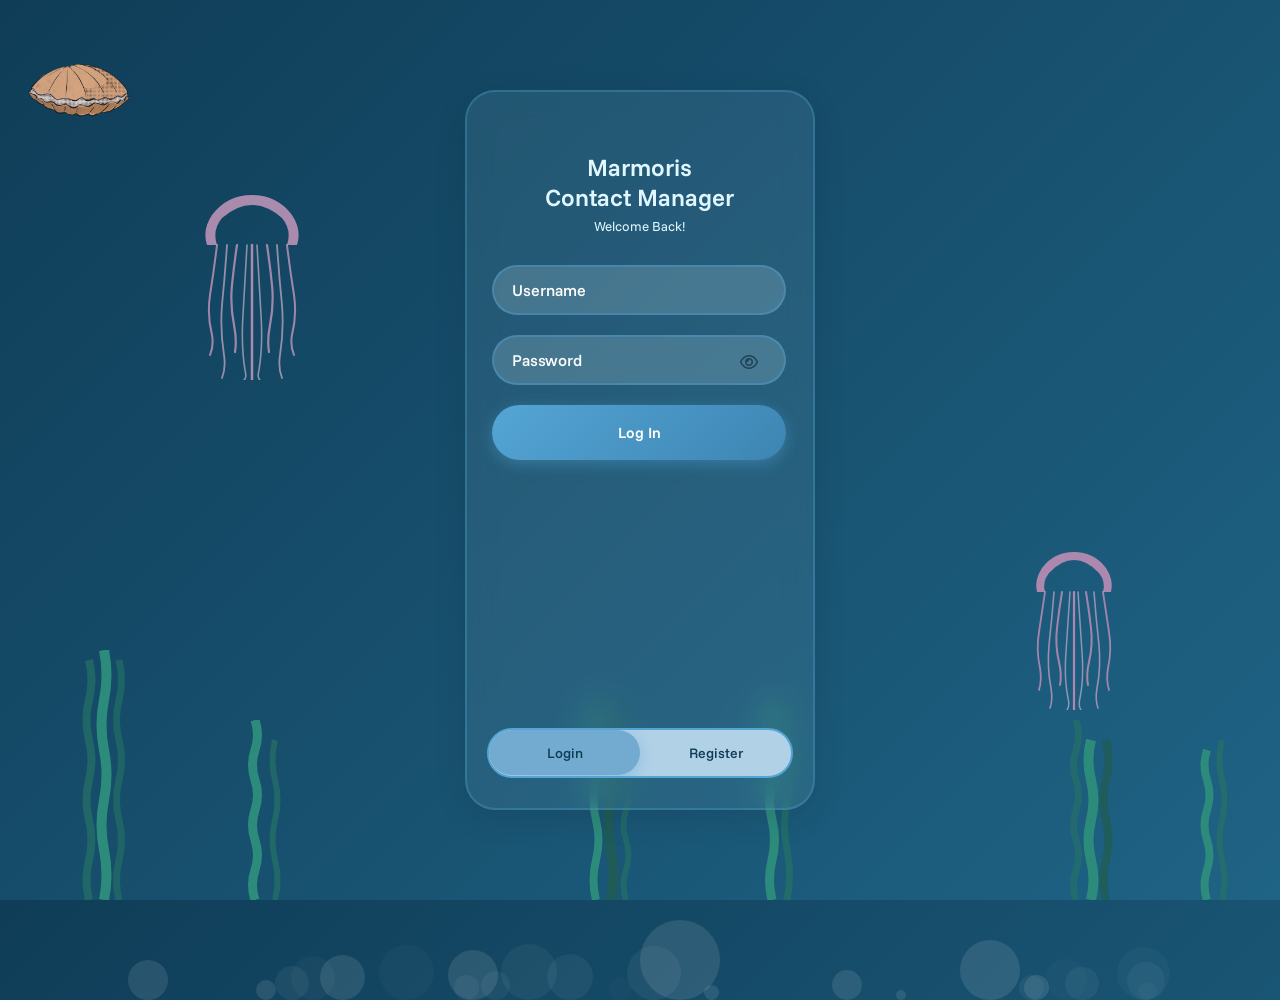
==== commit f4915b6e: "Change label for accessibility score" ====
--- a/index.html
+++ b/index.html
@@ -110,7 +110,7 @@
 								</div>
 								<div class="inputDiv">
 									<input type="password" class="inputField" id="regRepeatPass" autocomplete="off" required>
-									<label for="regPassword">Confirm Password</label>
+									<label for="regRepeatPass">Confirm Password</label>
 								</div>
 								<div class="showPassword">
 									<div id="eyeDiv">
